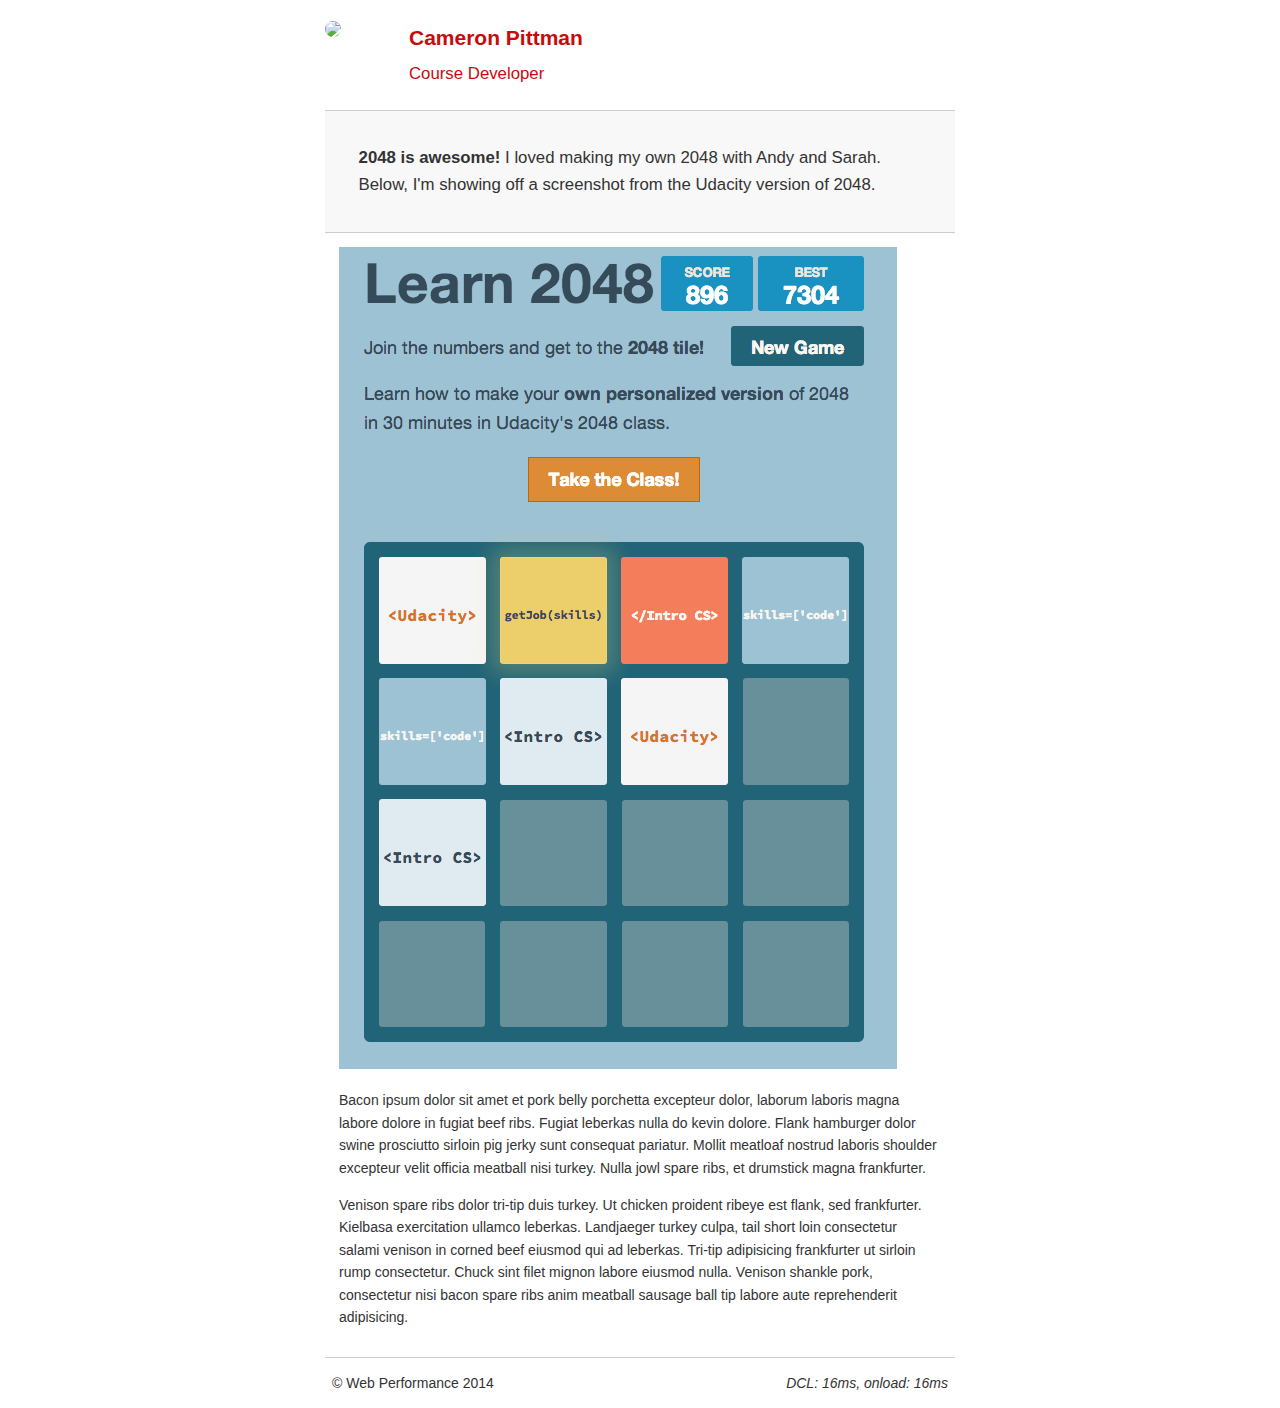
==== project-2048.html @ ebbb753e "minn" ====
<!DOCTYPE html>
<html lang="en">
<head>
	<meta charset="utf-8">
	<meta content="width=device-width, initial-scale=1" name="viewport">
	<meta content="FILL ME IN" name="description">
	<meta content="FILL ME IN" name="author">
	<title>Cameron Pittman: Portfolio</title><!-- Hmm, what is the impact of web fonts on speed? Measure it... -->
	<!-- <link href="//fonts.googleapis.com/css?family=Open+Sans:400,700" rel="stylesheet"> -->
	<link href="css/style.css" rel="stylesheet">
	<link href="css/print.css" rel="stylesheet">
	<script>
	     (function(w,g){w['GoogleAnalyticsObject']=g;
	     w[g]=w[g]||function(){(w[g].q=w[g].q||[]).push(arguments)};w[g].l=1*new Date();})(window,'ga');

	     // Optional TODO: replace with your Google Analytics profile ID.
	     ga('create', 'UA-XXXX-Y');
	     ga('send', 'pageview');
	</script>
	<script src="//www.google-analytics.com/analytics.js">
	</script>
	<script src="js/perfmatters.js">
	</script>
</head>
<body>
	<header>
		<a href="/"><img src="img/profilepic.jpg"></a>
		<p>Cameron Pittman<br>
		<span>Course Developer</span></p>
	</header>
	<div class="container">
		<div class="hero">
			<strong>2048 is awesome!</strong> I loved making my own 2048 with Andy and Sarah. Below, I'm showing off a screenshot from the Udacity version of 2048.
		</div>
		<div class="content">
			<img class="img-responsive" src="img/2048-min.png">
			<p>Bacon ipsum dolor sit amet et pork belly porchetta excepteur dolor, laborum laboris magna labore dolore in fugiat beef ribs. Fugiat leberkas nulla do kevin dolore. Flank hamburger dolor swine prosciutto sirloin pig jerky sunt consequat pariatur. Mollit meatloaf nostrud laboris shoulder excepteur velit officia meatball nisi turkey. Nulla jowl spare ribs, et drumstick magna frankfurter.</p>
			<p>Venison spare ribs dolor tri-tip duis turkey. Ut chicken proident ribeye est flank, sed frankfurter. Kielbasa exercitation ullamco leberkas. Landjaeger turkey culpa, tail short loin consectetur salami venison in corned beef eiusmod qui ad leberkas. Tri-tip adipisicing frankfurter ut sirloin rump consectetur. Chuck sint filet mignon labore eiusmod nulla. Venison shankle pork, consectetur nisi bacon spare ribs anim meatball sausage ball tip labore aute reprehenderit adipisicing.</p>
		</div>
		<footer>
			<p>&copy; Web Performance 2014 <span id="crp-stats"></span></p>
		</footer>
	</div>
</body>
</html>
---- css/style.css ----
html {
  font-size: 100%;
  overflow-y: scroll;
  -webkit-tap-highlight-color: rgba(0,0,0,0);
  -ms-text-size-adjust: 100%;
  -webkit-text-size-adjust: none;
}
body { margin: 0; font-size: 14px; line-height: 1.61; font-weight: 400; }
body, button, input, select, textarea { font-family: 'Open Sans', sans-serif; color: #333; }

a { color: #12C; }
a:visited { color: #61C; }
a:focus { outline: thin dotted; }
a:hover, a:active { color: #c00; outline: 0; }

b, strong { font-weight: bold; }
pre, code { font-family: monospace, monospace; font-size: 1em; }
ul, ol { margin: 1em 0; padding: 0 0 0 20px; }
img { border: 0; max-width: 100%; }

body { background: #fff; }
header, footer, .container { max-width: 45em; margin: 0 auto; }

header { padding: 0 0.5em; color: #C90B0B; }
header img { border-radius: 40px; float: left; }
header p { font-size:1.5em; font-weight: bold; padding-left: 4em;}
header p span { font-size: 0.8em; font-weight: normal;}

.hero { padding: 2em; background-color: #f8f8f8; font-size:1.2em;
  border-bottom: 1px solid #ccc;
  border-top: 1px solid #ccc;
}

.content { padding: 1em 1em; }
.content li { list-style-type: none; font-size: 1.1em;}
li img { float:left; padding-right: 1em; }
li p { font-size: 0.9em; font-style: italic; }

footer {
  padding: 0 0.5em;
  border-top: 1px solid #ccc;
}
footer span { float: right; font-style: italic; }

/* Smartphones (portrait) */
@media only screen and (max-width: 480px) {
  body { font-size: 12px;}
  header p { padding-left: 4.5em;}
}
---- css/print.css ----
@media print {
  * { background: transparent !important; color: black !important; text-shadow: none !important; filter:none !important; -ms-filter: none !important; }
  a, a:visited { color: #444 !important; text-decoration: underline; }
  a[href]:after { content: " (" attr(href) ")"; }
  tr, img { page-break-inside: avoid; }
  img { max-width: 100% !important; }
  @page { margin: 0.5cm; }
  p, h2, h3 { orphans: 3; widows: 3; }
  h2, h3{ page-break-after: avoid; }
}
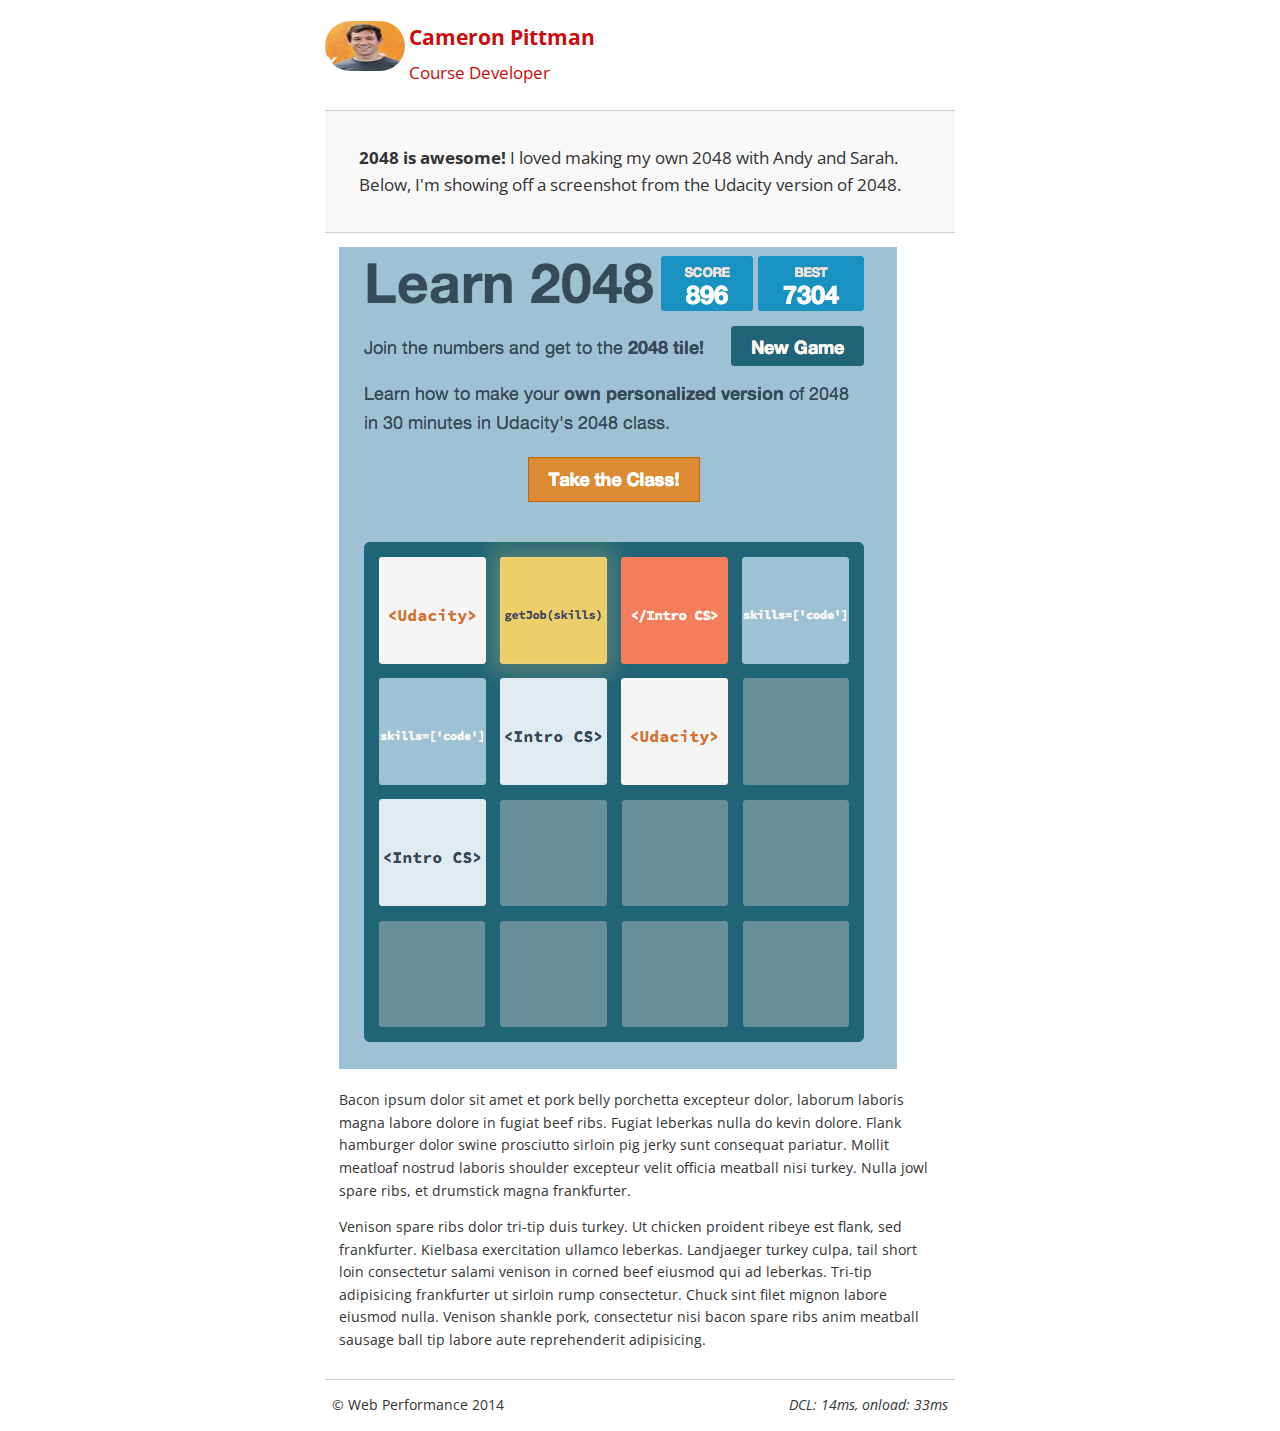
==== commit b7b412e2: "try" ====
--- a/project-2048.html
+++ b/project-2048.html
@@ -5,10 +5,7 @@
 	<meta content="width=device-width, initial-scale=1" name="viewport">
 	<meta content="FILL ME IN" name="description">
 	<meta content="FILL ME IN" name="author">
-	<title>Cameron Pittman: Portfolio</title><!-- Hmm, what is the impact of web fonts on speed? Measure it... -->
-	<!-- <link href="//fonts.googleapis.com/css?family=Open+Sans:400,700" rel="stylesheet"> -->
-	<link href="css/style.css" rel="stylesheet">
-	<link href="css/print.css" rel="stylesheet">
+	<title>Cameron Pittman: Portfolio</title>
 	<script>
 	     (function(w,g){w['GoogleAnalyticsObject']=g;
 	     w[g]=w[g]||function(){(w[g].q=w[g].q||[]).push(arguments)};w[g].l=1*new Date();})(window,'ga');
@@ -17,14 +14,10 @@
 	     ga('create', 'UA-XXXX-Y');
 	     ga('send', 'pageview');
 	</script>
-	<script src="//www.google-analytics.com/analytics.js">
-	</script>
-	<script src="js/perfmatters.js">
-	</script>
 </head>
 <body>
 	<header>
-		<a href="/"><img src="img/profilepic.jpg"></a>
+		<a href="/"><img src="img/profilepic-min.jpg" width="80" height="50" ></a>
 		<p>Cameron Pittman<br>
 		<span>Course Developer</span></p>
 	</header>
@@ -41,5 +34,12 @@
 			<p>&copy; Web Performance 2014 <span id="crp-stats"></span></p>
 		</footer>
 	</div>
+	<script src="//www.google-analytics.com/analytics.js">
+	</script>
+    <script src="js/perfmatters.js"> </script>
+    <link href="//fonts.googleapis.com/css?family=Open+Sans:400,700" rel="stylesheet">
+    <link href="css/style.css" rel="stylesheet">
+    <link href="css/print.css" rel="stylesheet" media="print">
+    
 </body>
 </html>--- a/css/style.css
+++ b/css/style.css
@@ -26,7 +26,7 @@
 header p { font-size:1.5em; font-weight: bold; padding-left: 4em;}
 header p span { font-size: 0.8em; font-weight: normal;}
 
-.hero { padding: 2em; background-color: #f8f8f8; font-size:1.2em;
+.hero {padding: 2em; background-color: #f8f8f8; font-size:1.2em;
   border-bottom: 1px solid #ccc;
   border-top: 1px solid #ccc;
 }
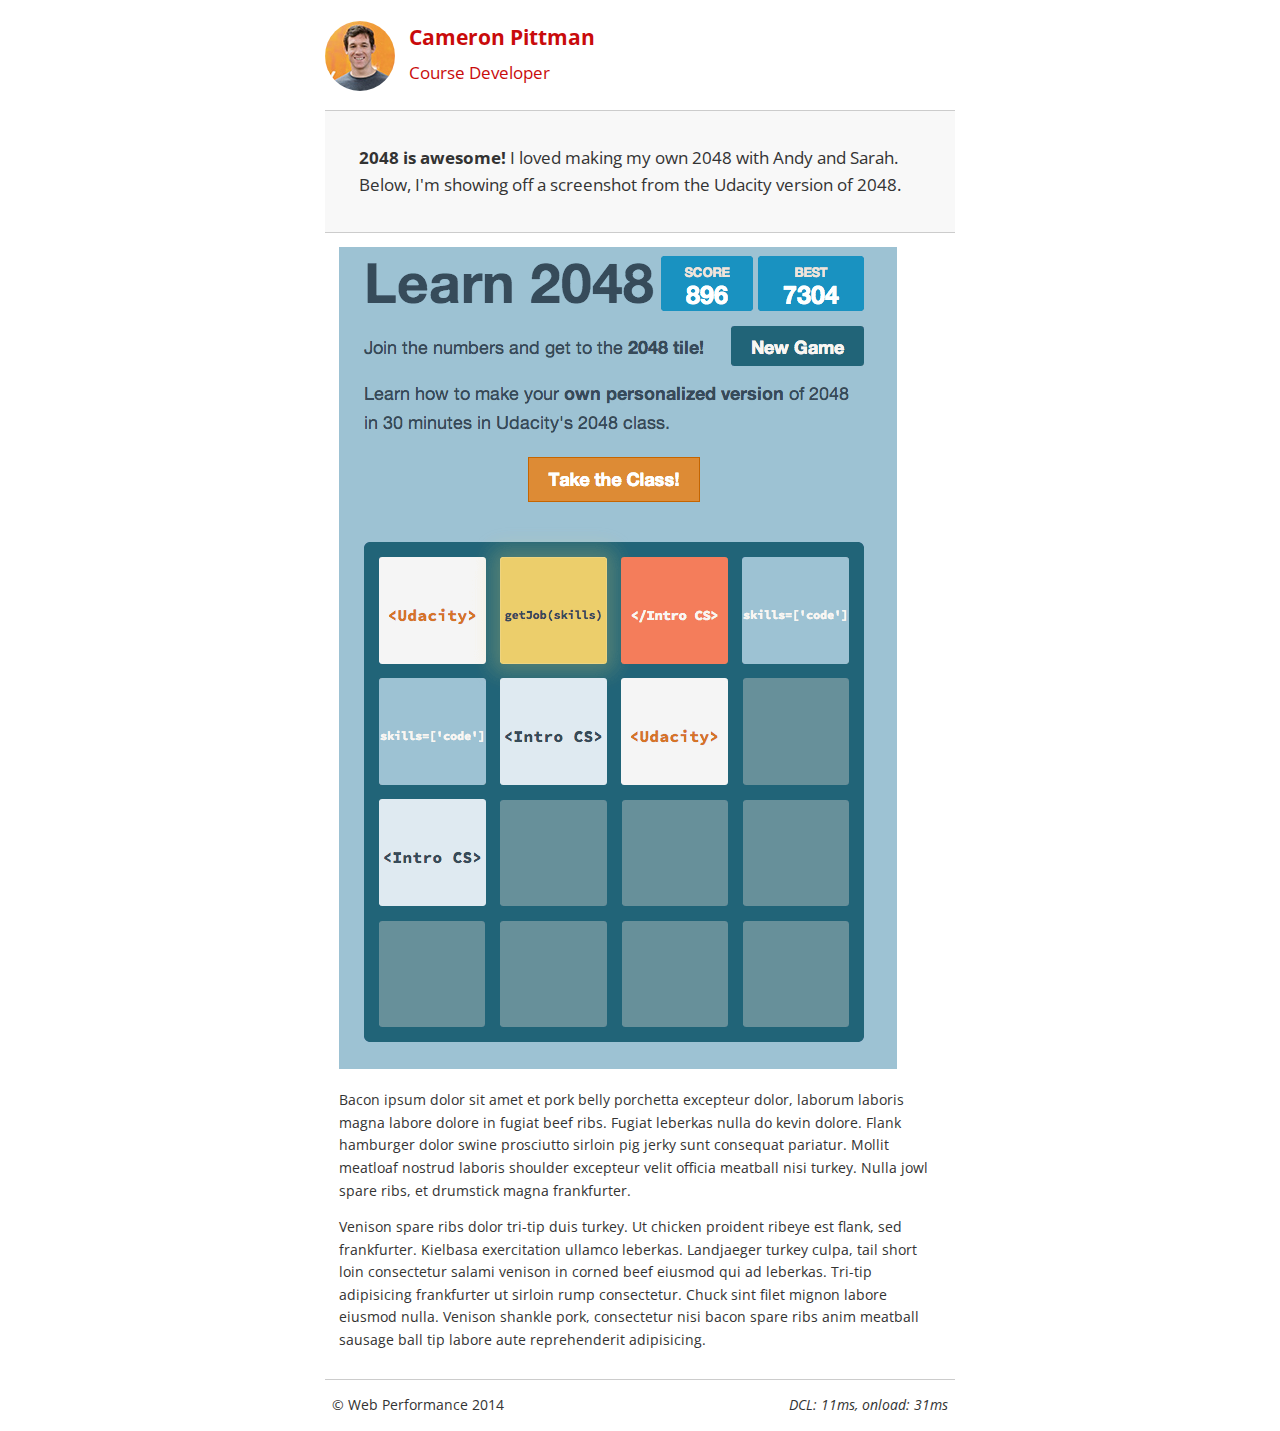
==== commit f3e96f6b: "TEST" ====
--- a/project-2048.html
+++ b/project-2048.html
@@ -17,7 +17,7 @@
 </head>
 <body>
 	<header>
-		<a href="/"><img src="img/profilepic-min.jpg" width="80" height="50" ></a>
+		<a href="/"><img src="[data-uri]" alt="Profile pic"></a>
 		<p>Cameron Pittman<br>
 		<span>Course Developer</span></p>
 	</header>
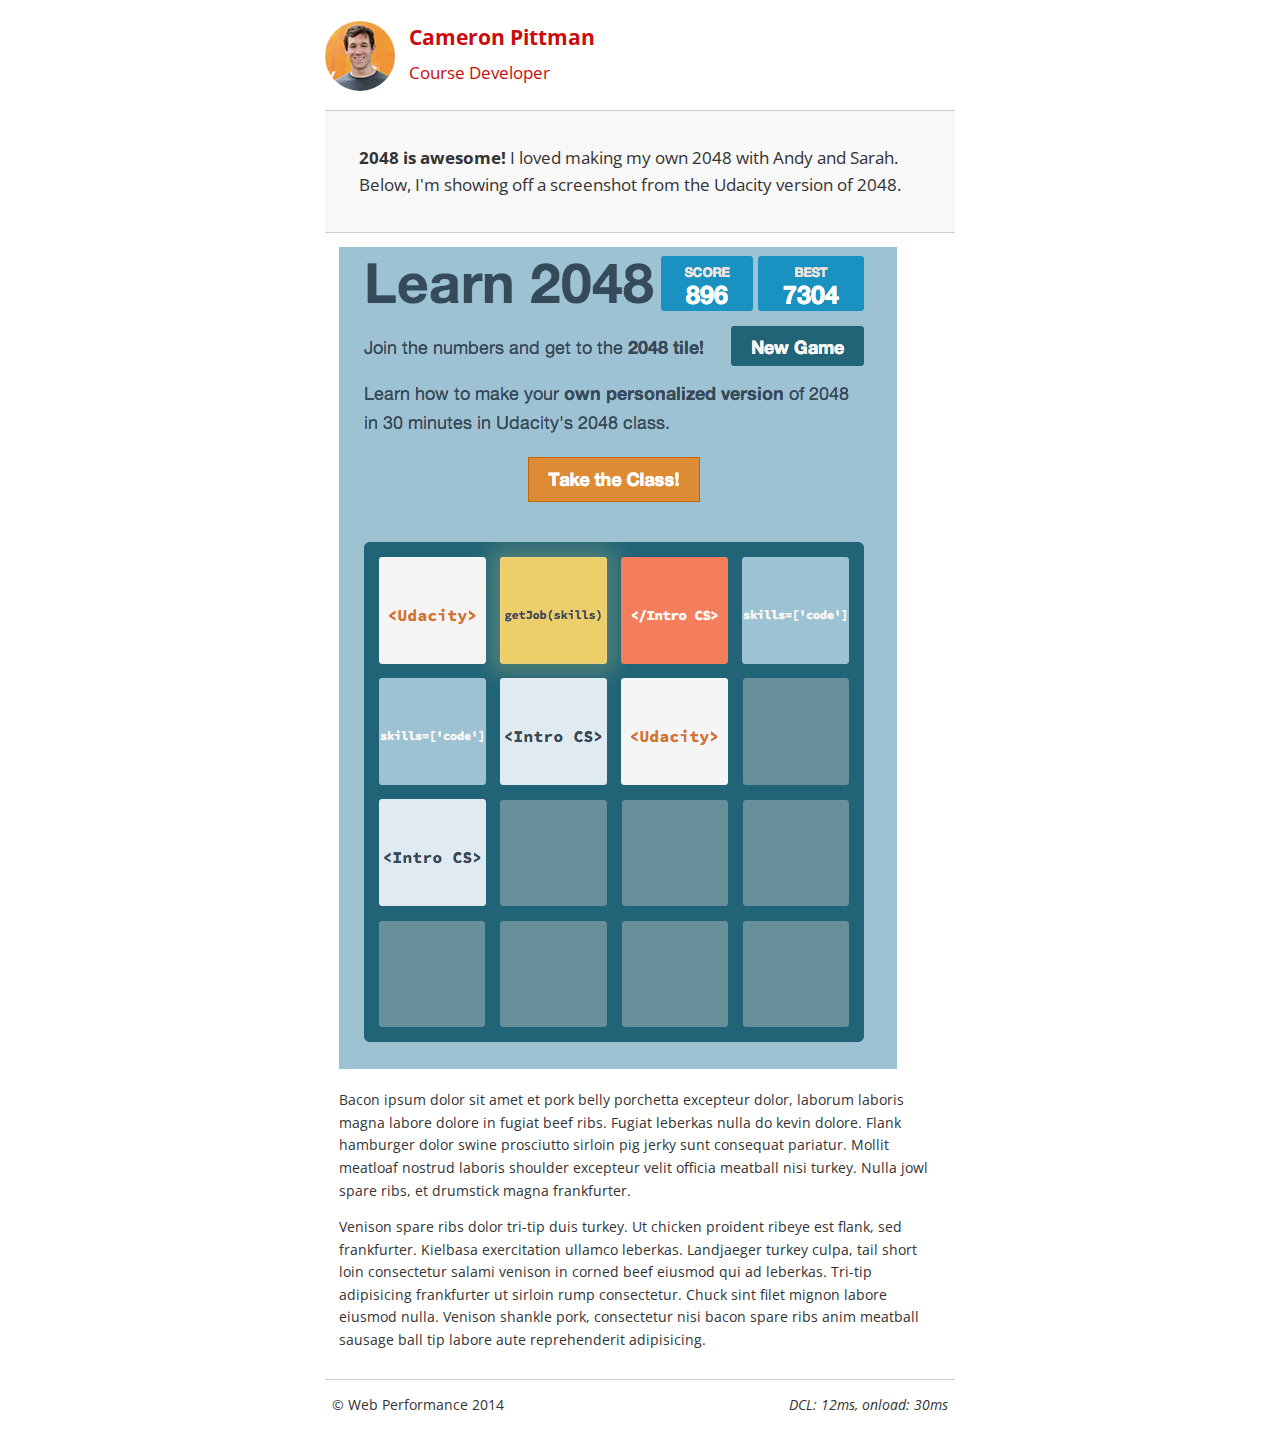
==== commit aa9a1571: "media" ====
--- a/project-2048.html
+++ b/project-2048.html
@@ -37,8 +37,8 @@
 	<script src="//www.google-analytics.com/analytics.js">
 	</script>
     <script src="js/perfmatters.js"> </script>
-    <link href="//fonts.googleapis.com/css?family=Open+Sans:400,700" rel="stylesheet">
-    <link href="css/style.css" rel="stylesheet">
+    <link href="//fonts.googleapis.com/css?family=Open+Sans:400,700" rel="stylesheet" media="screen,handheld">
+    <link href="css/style.css" rel="stylesheet" media="screen,handheld">
     <link href="css/print.css" rel="stylesheet" media="print">
     
 </body>
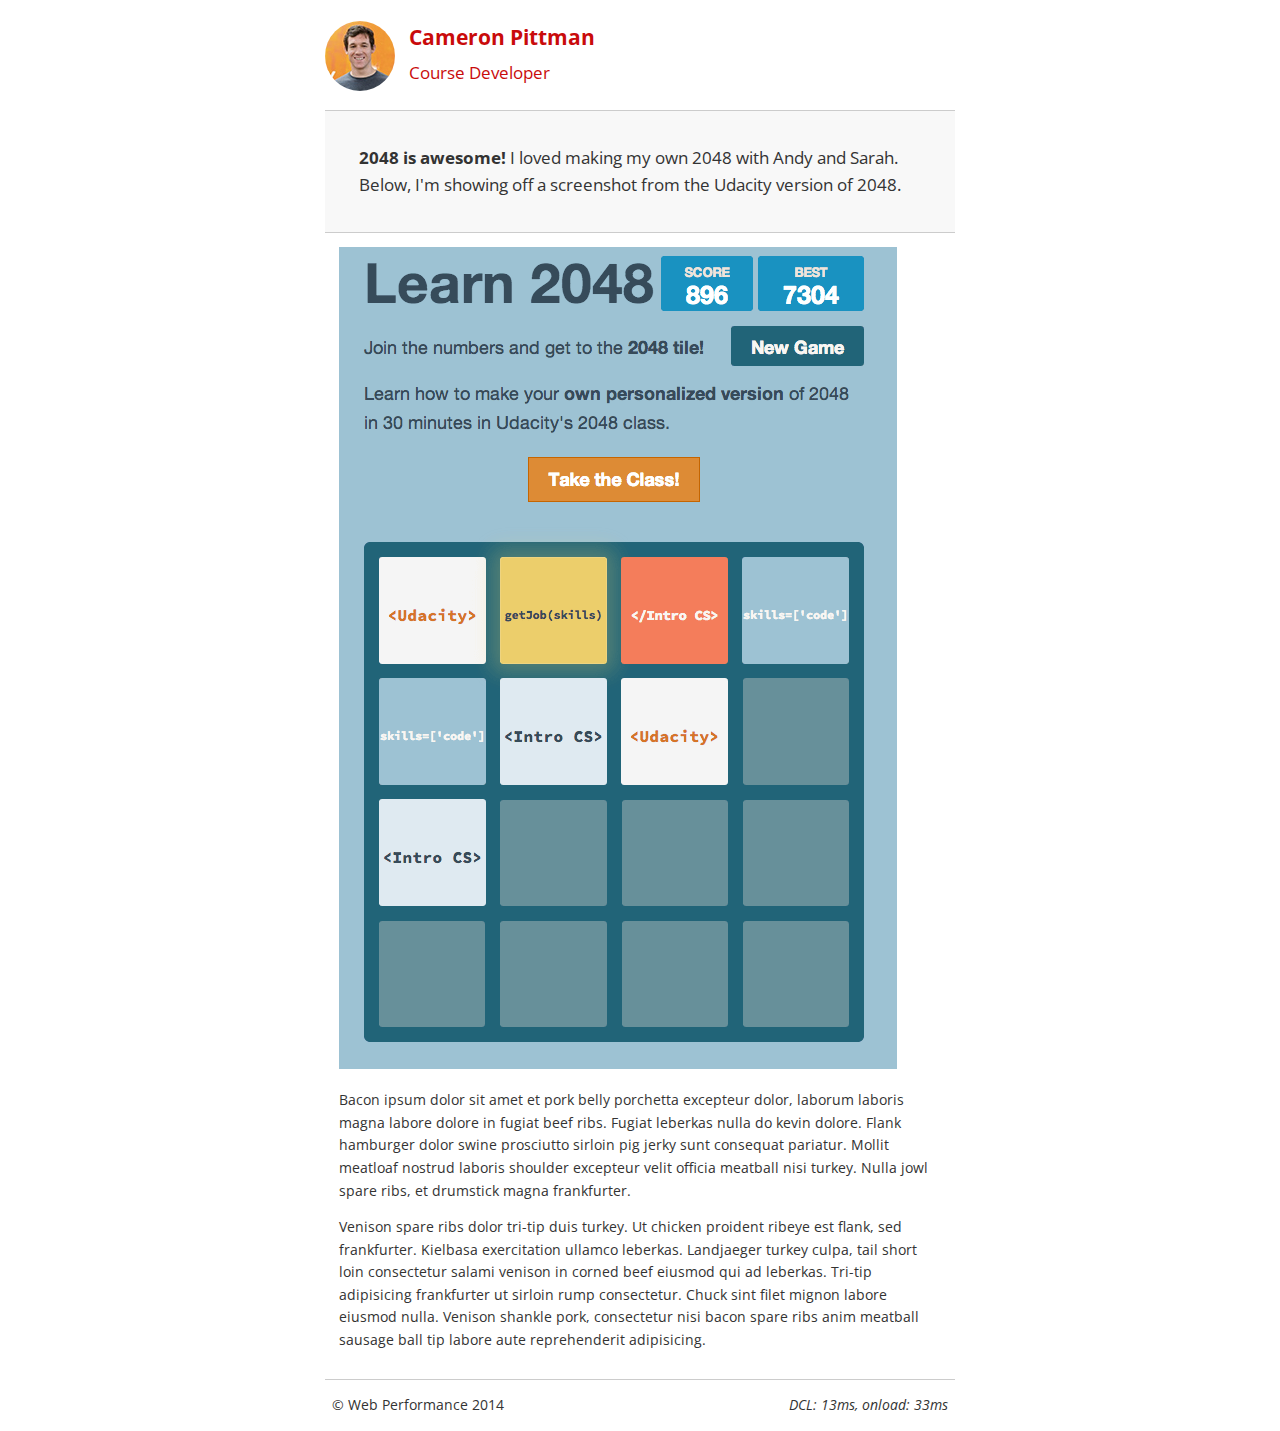
==== commit 7b9ee88f: "fix" ====
--- a/project-2048.html
+++ b/project-2048.html
@@ -37,8 +37,8 @@
 	<script src="//www.google-analytics.com/analytics.js">
 	</script>
     <script src="js/perfmatters.js"> </script>
-    <link href="//fonts.googleapis.com/css?family=Open+Sans:400,700" rel="stylesheet" media="screen,handheld">
-    <link href="css/style.css" rel="stylesheet" media="screen,handheld">
+    <link href="//fonts.googleapis.com/css?family=Open+Sans:400,700" rel="stylesheet">
+    <link href="css/style.css" rel="stylesheet">
     <link href="css/print.css" rel="stylesheet" media="print">
     
 </body>
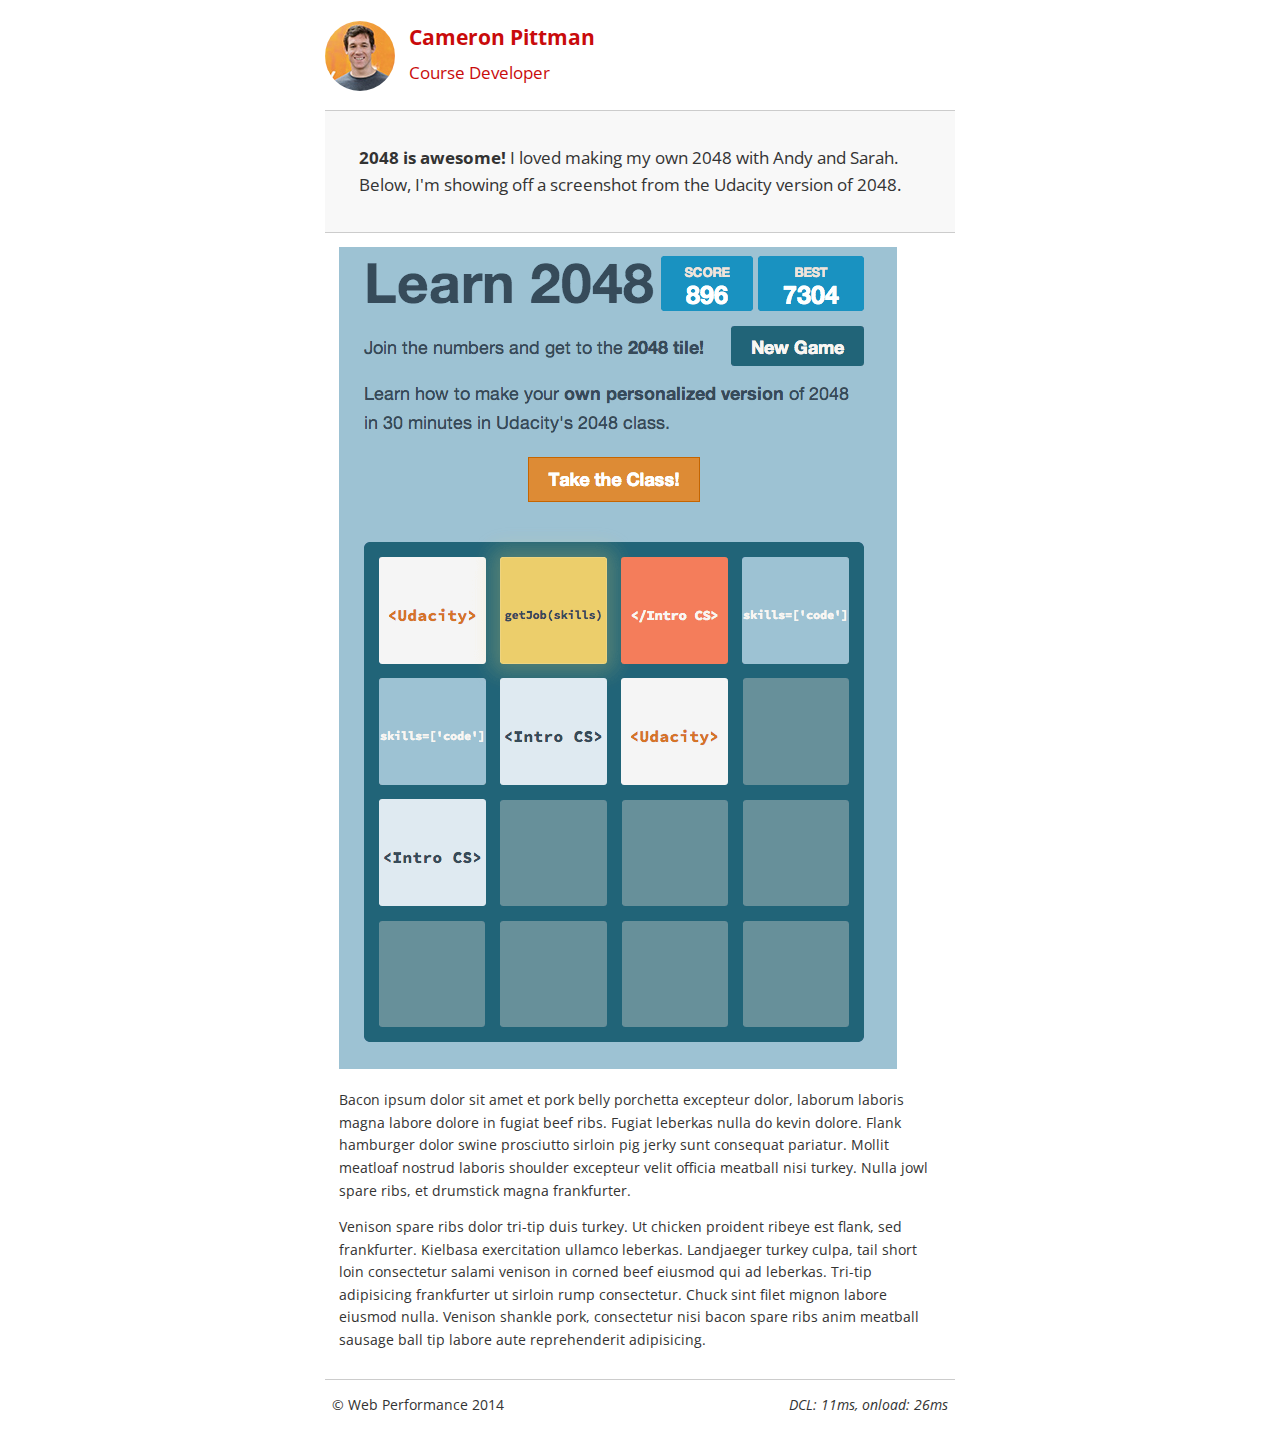
==== commit 2fca32d7: "edit html&js&README" ====
--- a/project-2048.html
+++ b/project-2048.html
@@ -34,8 +34,6 @@
 			<p>&copy; Web Performance 2014 <span id="crp-stats"></span></p>
 		</footer>
 	</div>
-	<script src="//www.google-analytics.com/analytics.js">
-	</script>
     <script src="js/perfmatters.js"> </script>
     <link href="//fonts.googleapis.com/css?family=Open+Sans:400,700" rel="stylesheet">
     <link href="css/style.css" rel="stylesheet">
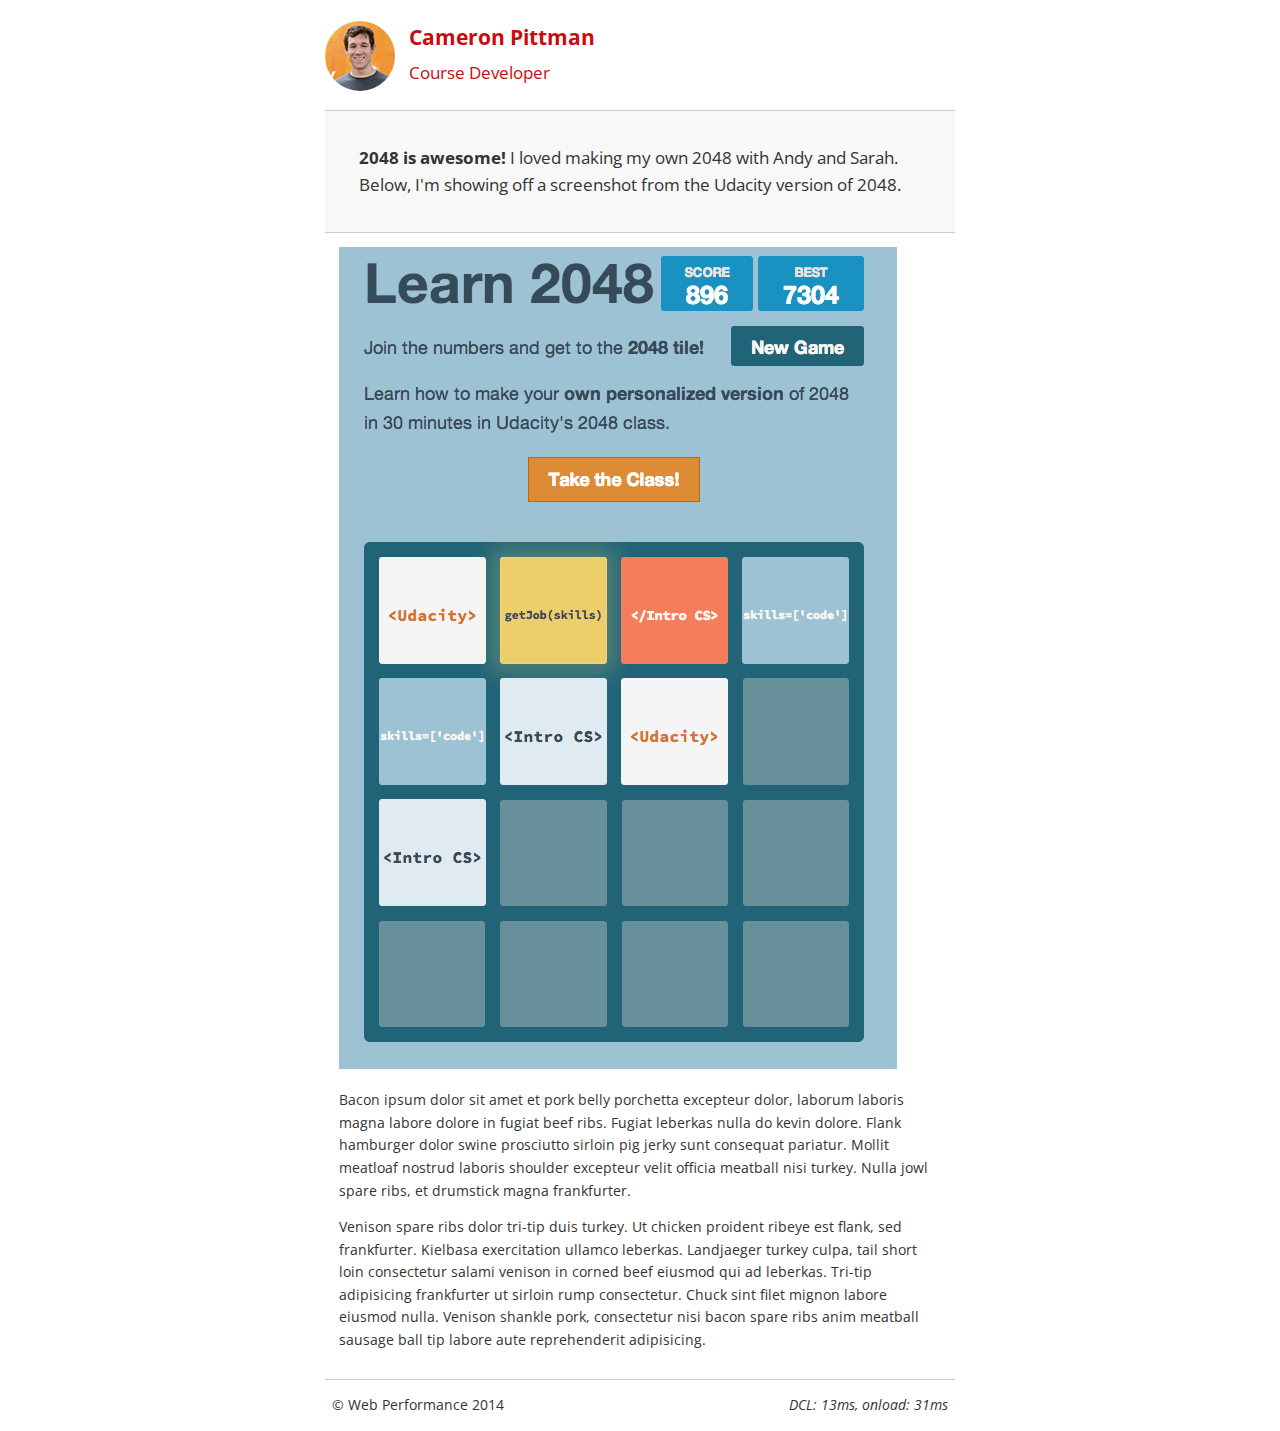
==== commit 2b1b6608: "test" ====
--- a/project-2048.html
+++ b/project-2048.html
@@ -1,5 +1,6 @@
 <!DOCTYPE html>
 <html lang="en">
+
 <head>
 	<meta charset="utf-8">
 	<meta content="width=device-width, initial-scale=1" name="viewport">
@@ -7,37 +8,41 @@
 	<meta content="FILL ME IN" name="author">
 	<title>Cameron Pittman: Portfolio</title>
 	<script>
-	     (function(w,g){w['GoogleAnalyticsObject']=g;
-	     w[g]=w[g]||function(){(w[g].q=w[g].q||[]).push(arguments)};w[g].l=1*new Date();})(window,'ga');
-
-	     // Optional TODO: replace with your Google Analytics profile ID.
-	     ga('create', 'UA-XXXX-Y');
-	     ga('send', 'pageview');
+		(function(w,g){w['GoogleAnalyticsObject']=g;
+		     w[g]=w[g]||function(){(w[g].q=w[g].q||[]).push(arguments)};w[g].l=1*new Date();})(window,'ga');
+	
+		     // Optional TODO: replace with your Google Analytics profile ID.
+		     ga('create', 'UA-XXXX-Y');
+		     ga('send', 'pageview');
 	</script>
 </head>
+
 <body>
 	<header>
-		<a href="/"><img src="[data-uri]" alt="Profile pic"></a>
-		<p>Cameron Pittman<br>
-		<span>Course Developer</span></p>
+		<a href="/">
+			<img src="[data-uri]" alt="Profile pic">
+		</a>
+		<p>Cameron Pittman
+			<br>	<span>Course Developer</span>
+		</p>
 	</header>
 	<div class="container">
-		<div class="hero">
-			<strong>2048 is awesome!</strong> I loved making my own 2048 with Andy and Sarah. Below, I'm showing off a screenshot from the Udacity version of 2048.
-		</div>
+		<div class="hero">	<strong>2048 is awesome!</strong> I loved making my own 2048 with Andy and Sarah. Below, I'm showing off a screenshot from the Udacity version of 2048.</div>
 		<div class="content">
 			<img class="img-responsive" src="img/2048-min.png">
 			<p>Bacon ipsum dolor sit amet et pork belly porchetta excepteur dolor, laborum laboris magna labore dolore in fugiat beef ribs. Fugiat leberkas nulla do kevin dolore. Flank hamburger dolor swine prosciutto sirloin pig jerky sunt consequat pariatur. Mollit meatloaf nostrud laboris shoulder excepteur velit officia meatball nisi turkey. Nulla jowl spare ribs, et drumstick magna frankfurter.</p>
 			<p>Venison spare ribs dolor tri-tip duis turkey. Ut chicken proident ribeye est flank, sed frankfurter. Kielbasa exercitation ullamco leberkas. Landjaeger turkey culpa, tail short loin consectetur salami venison in corned beef eiusmod qui ad leberkas. Tri-tip adipisicing frankfurter ut sirloin rump consectetur. Chuck sint filet mignon labore eiusmod nulla. Venison shankle pork, consectetur nisi bacon spare ribs anim meatball sausage ball tip labore aute reprehenderit adipisicing.</p>
 		</div>
 		<footer>
-			<p>&copy; Web Performance 2014 <span id="crp-stats"></span></p>
+			<p>&copy; Web Performance 2014 <span id="crp-stats"></span>
+			</p>
 		</footer>
 	</div>
-    <script src="js/perfmatters.js"> </script>
-    <link href="//fonts.googleapis.com/css?family=Open+Sans:400,700" rel="stylesheet">
-    <link href="css/style.css" rel="stylesheet">
-    <link href="css/print.css" rel="stylesheet" media="print">
-    
+	<script async src="js/perfmatters.js">
+	</script>
+	<link href="//fonts.googleapis.com/css?family=Open+Sans:400,700" rel="stylesheet">
+	<link href="css/style.css" rel="stylesheet">
+	<link href="css/print.css" rel="stylesheet" media="print">
 </body>
+
 </html>--- a/css/style.css
+++ b/css/style.css
@@ -1,49 +1 @@
-html {
-  font-size: 100%;
-  overflow-y: scroll;
-  -webkit-tap-highlight-color: rgba(0,0,0,0);
-  -ms-text-size-adjust: 100%;
-  -webkit-text-size-adjust: none;
-}
-body { margin: 0; font-size: 14px; line-height: 1.61; font-weight: 400; }
-body, button, input, select, textarea { font-family: 'Open Sans', sans-serif; color: #333; }
-
-a { color: #12C; }
-a:visited { color: #61C; }
-a:focus { outline: thin dotted; }
-a:hover, a:active { color: #c00; outline: 0; }
-
-b, strong { font-weight: bold; }
-pre, code { font-family: monospace, monospace; font-size: 1em; }
-ul, ol { margin: 1em 0; padding: 0 0 0 20px; }
-img { border: 0; max-width: 100%; }
-
-body { background: #fff; }
-header, footer, .container { max-width: 45em; margin: 0 auto; }
-
-header { padding: 0 0.5em; color: #C90B0B; }
-header img { border-radius: 40px; float: left; }
-header p { font-size:1.5em; font-weight: bold; padding-left: 4em;}
-header p span { font-size: 0.8em; font-weight: normal;}
-
-.hero {padding: 2em; background-color: #f8f8f8; font-size:1.2em;
-  border-bottom: 1px solid #ccc;
-  border-top: 1px solid #ccc;
-}
-
-.content { padding: 1em 1em; }
-.content li { list-style-type: none; font-size: 1.1em;}
-li img { float:left; padding-right: 1em; }
-li p { font-size: 0.9em; font-style: italic; }
-
-footer {
-  padding: 0 0.5em;
-  border-top: 1px solid #ccc;
-}
-footer span { float: right; font-style: italic; }
-
-/* Smartphones (portrait) */
-@media only screen and (max-width: 480px) {
-  body { font-size: 12px;}
-  header p { padding-left: 4.5em;}
-}
+html{font-size:100%;overflow-y:scroll;-webkit-tap-highlight-color:rgba(0,0,0,0);-ms-text-size-adjust:100%;-webkit-text-size-adjust:none}body{margin:0;font-size:14px;line-height:1.61;font-weight:400}body,button,input,select,textarea{font-family:'Open Sans',sans-serif;color:#333}a{color:#12C}a:visited{color:#61C}a:focus{outline:thin dotted}a:hover,a:active{color:#c00;outline:0}b,strong{font-weight:bold}pre,code{font-family:monospace,monospace;font-size:1em}ul,ol{margin:1em 0;padding:0 0 0 20px}img{border:0;max-width:100%}body{background:#fff}header,footer,.container{max-width:45em;margin:0 auto}header{padding:0 0.5em;color:#C90B0B}header img{border-radius:40px;float:left}header p{font-size:1.5em;font-weight:bold;padding-left:4em}header p span{font-size:0.8em;font-weight:normal}.hero{padding:2em;background-color:#f8f8f8;font-size:1.2em;border-bottom:1px solid #ccc;border-top:1px solid #ccc}.content{padding:1em 1em}.content li{list-style-type:none;font-size:1.1em}li img{float:left;padding-right:1em}li p{font-size:0.9em;font-style:italic}footer{padding:0 0.5em;border-top:1px solid #ccc}footer span{float:right;font-style:italic}@media only screen and (max-width: 480px){body{font-size:12px}header p{padding-left:4.5em}}--- a/css/print.css
+++ b/css/print.css
@@ -1,10 +1 @@
-@media print {
-  * { background: transparent !important; color: black !important; text-shadow: none !important; filter:none !important; -ms-filter: none !important; }
-  a, a:visited { color: #444 !important; text-decoration: underline; }
-  a[href]:after { content: " (" attr(href) ")"; }
-  tr, img { page-break-inside: avoid; }
-  img { max-width: 100% !important; }
-  @page { margin: 0.5cm; }
-  p, h2, h3 { orphans: 3; widows: 3; }
-  h2, h3{ page-break-after: avoid; }
-}
+@media print{*{background:transparent !important;color:black !important;text-shadow:none !important;filter:none !important;-ms-filter:none !important}a,a:visited{color:#444 !important;text-decoration:underline}a[href]:after{content:" (" attr(href) ")"}tr,img{page-break-inside:avoid}img{max-width:100% !important}@page{margin:0.5cm}p,h2,h3{orphans:3;widows:3}h2,h3{page-break-after:avoid}}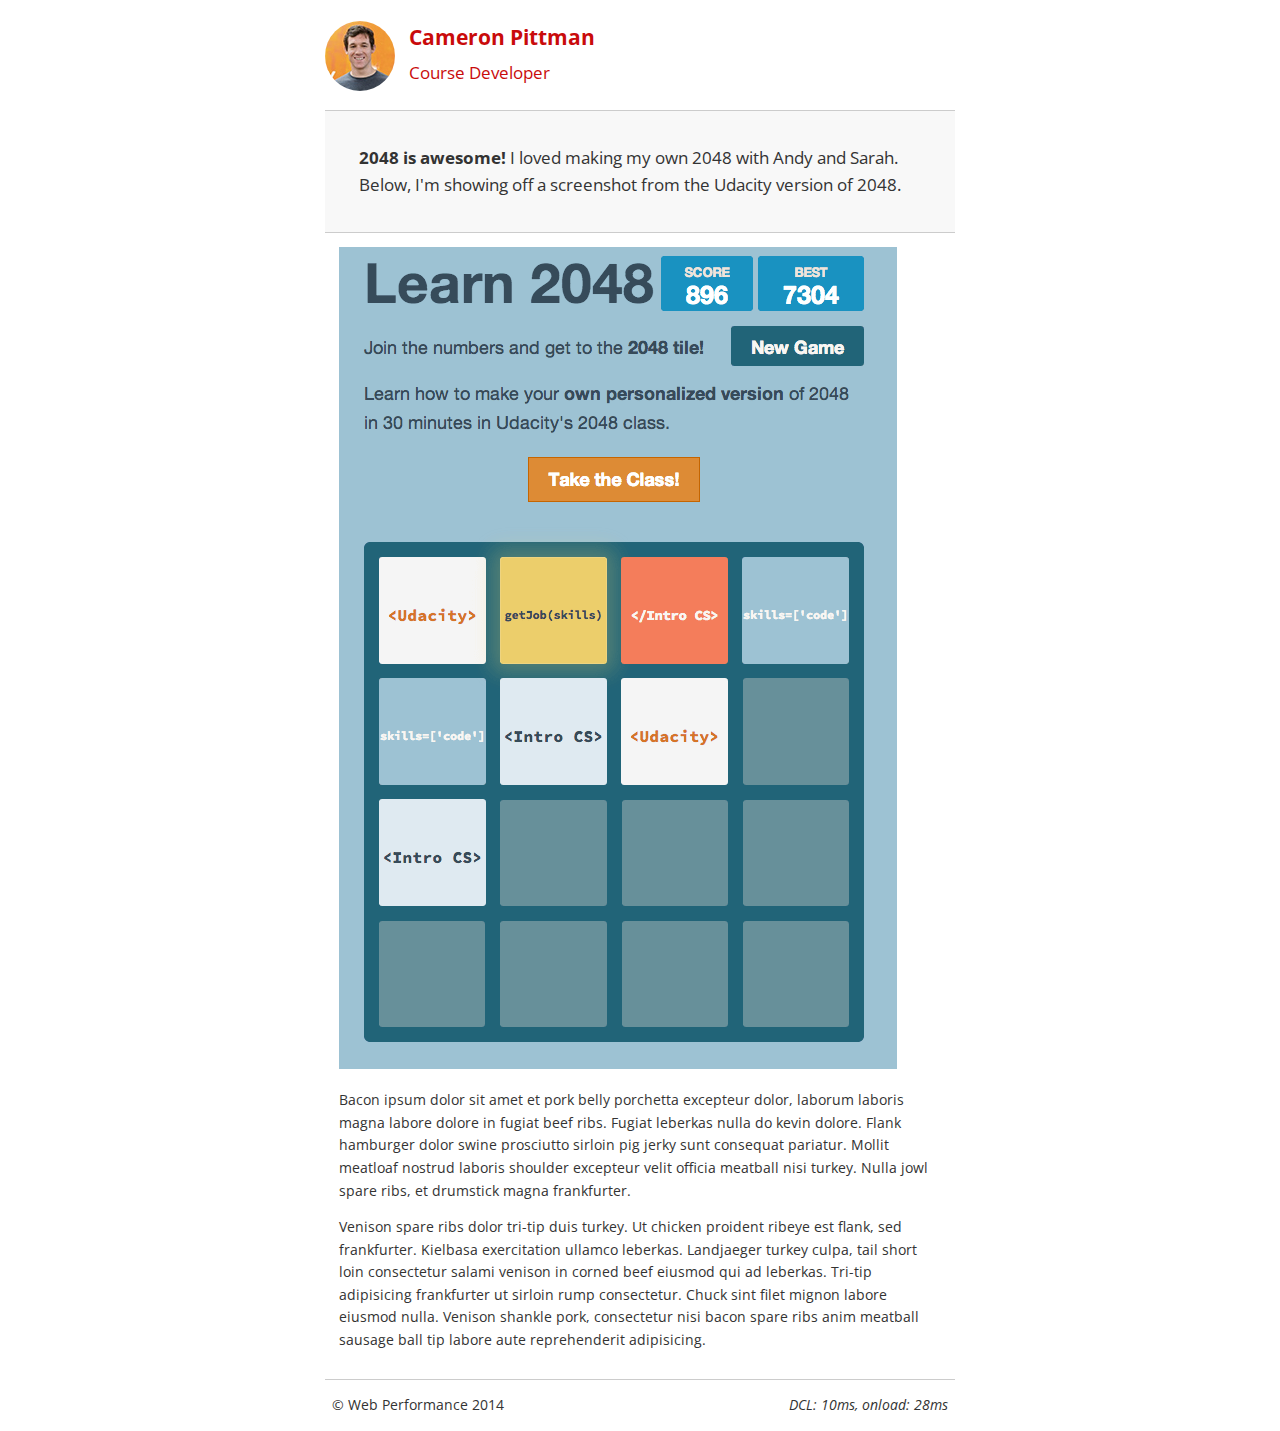
==== commit 0b77ba2e: "final push" ====
--- a/project-2048.html
+++ b/project-2048.html
@@ -8,41 +8,40 @@
 	<meta content="FILL ME IN" name="author">
 	<title>Cameron Pittman: Portfolio</title>
 	<script>
-		(function(w,g){w['GoogleAnalyticsObject']=g;
-		     w[g]=w[g]||function(){(w[g].q=w[g].q||[]).push(arguments)};w[g].l=1*new Date();})(window,'ga');
-	
-		     // Optional TODO: replace with your Google Analytics profile ID.
-		     ga('create', 'UA-XXXX-Y');
-		     ga('send', 'pageview');
+		(function(w, g) {
+			w['GoogleAnalyticsObject'] = g;
+			w[g] = w[g] || function() {
+				(w[g].q = w[g].q || [])
+				.push(arguments)
+			};
+			w[g].l = 1 * new Date();
+		})(window, 'ga');
+		// Optional TODO: replace with your Google Analytics profile ID.
+		ga('create', 'UA-XXXX-Y');
+		ga('send', 'pageview');
 	</script>
 </head>
 
 <body>
-	<header>
-		<a href="/">
+	<header> <a href="/">
 			<img src="[data-uri]" alt="Profile pic">
 		</a>
-		<p>Cameron Pittman
-			<br>	<span>Course Developer</span>
-		</p>
+		<p>Cameron Pittman <br> <span>Course Developer</span> </p>
 	</header>
 	<div class="container">
-		<div class="hero">	<strong>2048 is awesome!</strong> I loved making my own 2048 with Andy and Sarah. Below, I'm showing off a screenshot from the Udacity version of 2048.</div>
-		<div class="content">
-			<img class="img-responsive" src="img/2048-min.png">
+		<div class="hero"> <strong>2048 is awesome!</strong> I loved making my own 2048 with Andy and Sarah. Below, I'm showing off a screenshot from the Udacity version of 2048.</div>
+		<div class="content"> <img class="img-responsive" src="img/2048-min.png">
 			<p>Bacon ipsum dolor sit amet et pork belly porchetta excepteur dolor, laborum laboris magna labore dolore in fugiat beef ribs. Fugiat leberkas nulla do kevin dolore. Flank hamburger dolor swine prosciutto sirloin pig jerky sunt consequat pariatur. Mollit meatloaf nostrud laboris shoulder excepteur velit officia meatball nisi turkey. Nulla jowl spare ribs, et drumstick magna frankfurter.</p>
 			<p>Venison spare ribs dolor tri-tip duis turkey. Ut chicken proident ribeye est flank, sed frankfurter. Kielbasa exercitation ullamco leberkas. Landjaeger turkey culpa, tail short loin consectetur salami venison in corned beef eiusmod qui ad leberkas. Tri-tip adipisicing frankfurter ut sirloin rump consectetur. Chuck sint filet mignon labore eiusmod nulla. Venison shankle pork, consectetur nisi bacon spare ribs anim meatball sausage ball tip labore aute reprehenderit adipisicing.</p>
 		</div>
 		<footer>
-			<p>&copy; Web Performance 2014 <span id="crp-stats"></span>
-			</p>
+			<p>&copy; Web Performance 2014 <span id="crp-stats"></span> </p>
 		</footer>
 	</div>
 	<script async src="js/perfmatters.js">
 	</script>
 	<link href="//fonts.googleapis.com/css?family=Open+Sans:400,700" rel="stylesheet">
 	<link href="css/style.css" rel="stylesheet">
-	<link href="css/print.css" rel="stylesheet" media="print">
-</body>
+	<link href="css/print.css" rel="stylesheet" media="print"> </body>
 
 </html>